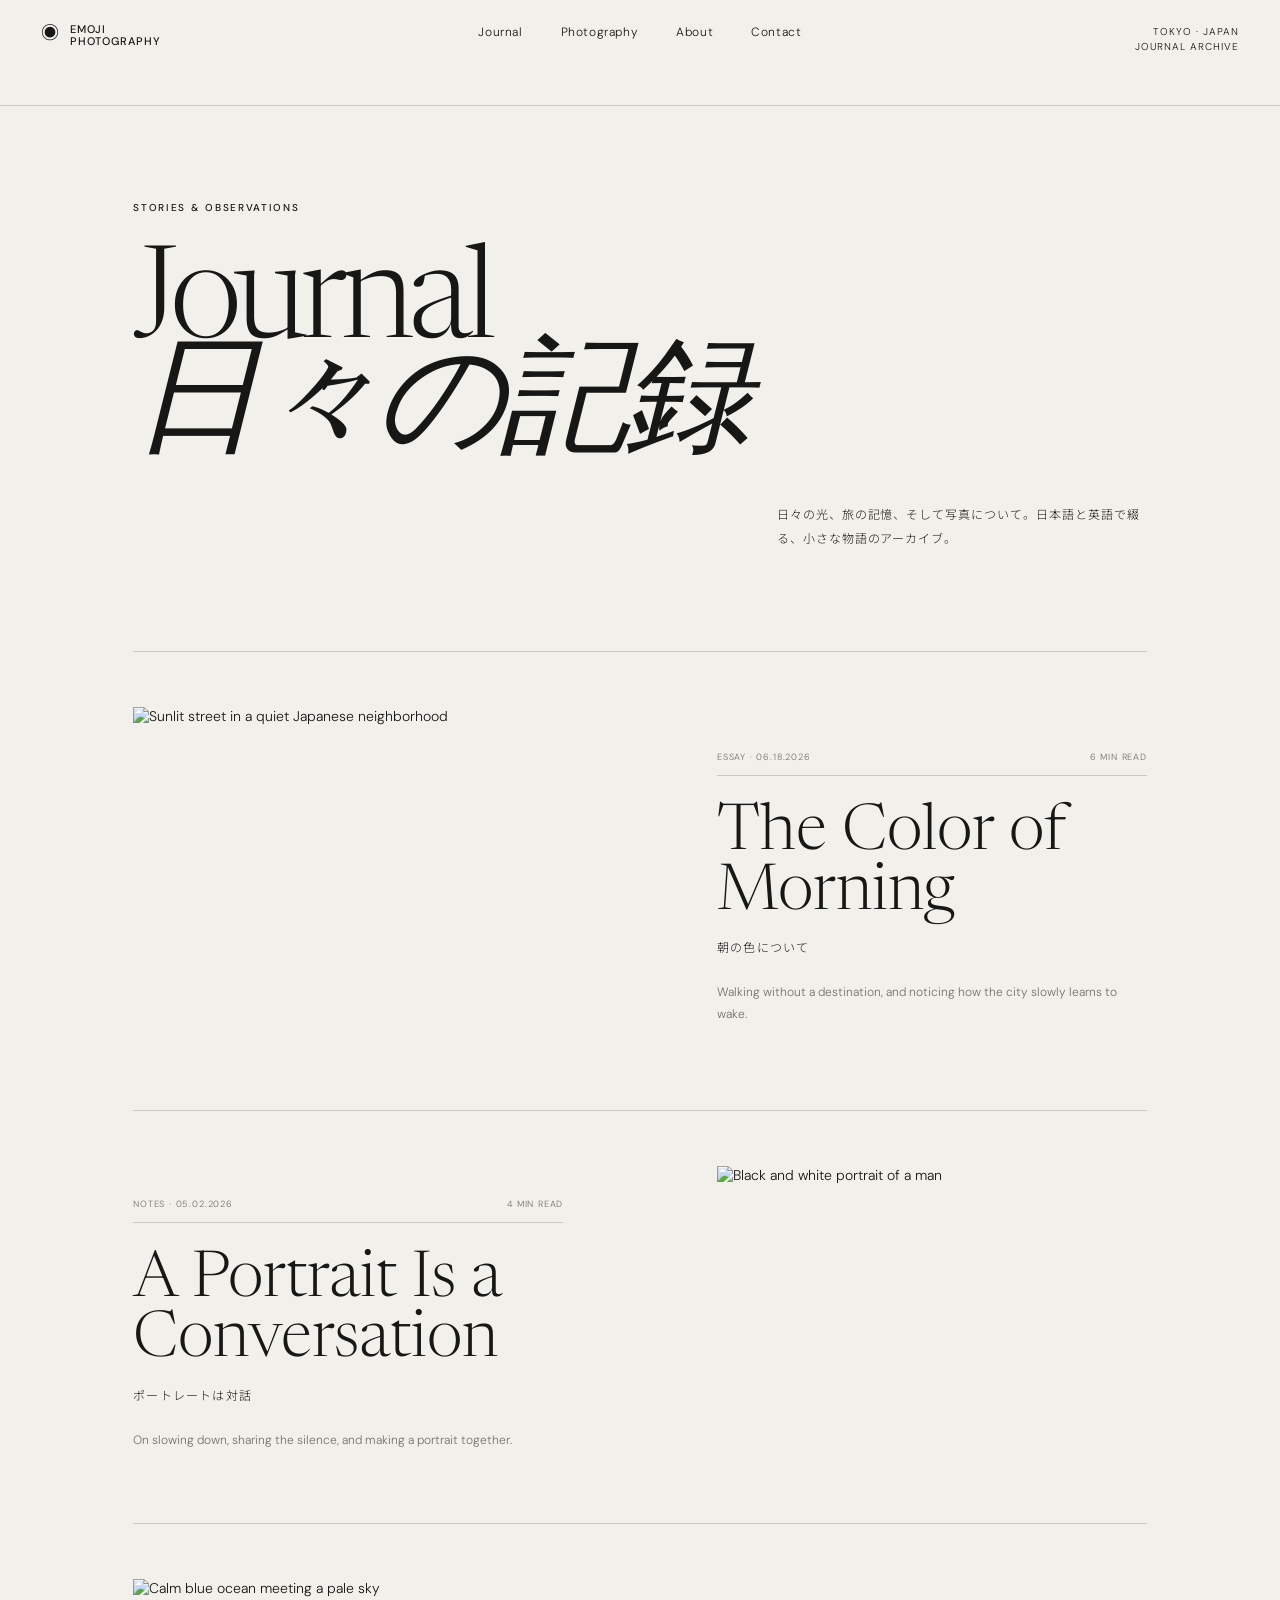
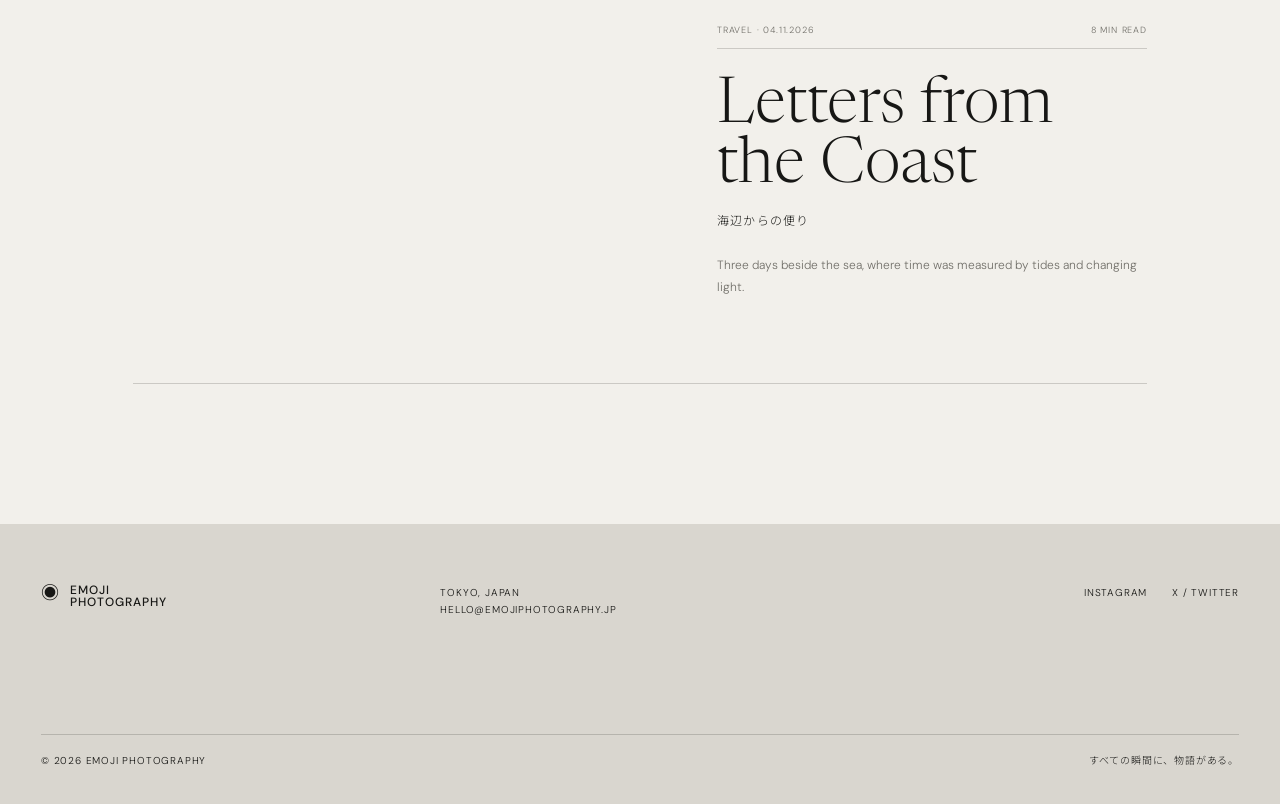
==== journal/index.html @ 6dc0fcb1 "Add static bilingual journal system" ====
<!doctype html>
<html lang="ja">
<head>
  <meta charset="UTF-8"><meta name="viewport" content="width=device-width, initial-scale=1.0">
  <meta name="description" content="Emoji Photography Journal — 写真、旅、ポートレートについての物語と考察。">
  <title>Journal — Emoji Photography</title>
  <link rel="preconnect" href="https://fonts.googleapis.com"><link rel="preconnect" href="https://fonts.gstatic.com" crossorigin>
  <link href="https://fonts.googleapis.com/css2?family=DM+Sans:wght@300;400;500&family=Noto+Sans+JP:wght@300;400;500&family=Newsreader:ital,opsz,wght@0,6..72,300;1,6..72,300&display=swap" rel="stylesheet">
  <link rel="stylesheet" href="../styles.css"><script src="../script.js" defer></script>
</head>
<body class="interior-page">
  <header class="site-header">
    <a class="brand" href="../index.html"><span class="brand-mark" aria-hidden="true">◉</span><span>Emoji<br>Photography</span></a>
    <button class="menu-toggle" type="button" aria-expanded="false" aria-controls="site-nav"><span>Menu</span><i></i><i></i></button>
    <nav id="site-nav" class="site-nav" aria-label="Main navigation"><a href="index.html">Journal</a><a href="../index.html#gallery">Photography</a><a href="../index.html#about">About</a><a href="mailto:hello@emojiphotography.jp">Contact</a></nav>
    <p class="issue">Tokyo · Japan<br>Journal Archive</p>
  </header>
  <main class="journal-index">
    <header class="journal-intro reveal"><p class="eyebrow">Stories &amp; observations</p><h1>Journal<br><em>日々の記録</em></h1><p lang="ja">日々の光、旅の記憶、そして写真について。日本語と英語で綴る、小さな物語のアーカイブ。</p></header>
    <section class="journal-list" aria-label="Journal articles">
      <article class="journal-row reveal"><a class="image-wrap" href="the-color-of-morning.html"><img src="https://images.unsplash.com/photo-1495562569060-2eec283d3391?auto=format&fit=crop&w=1400&q=80" alt="Sunlit street in a quiet Japanese neighborhood"></a><div><div class="story-meta"><span>Essay · 06.18.2026</span><span>6 min read</span></div><a href="the-color-of-morning.html"><h2>The Color of Morning<span lang="ja">朝の色について</span></h2><p>Walking without a destination, and noticing how the city slowly learns to wake.</p></a></div></article>
      <article class="journal-row reveal"><a class="image-wrap" href="a-portrait-is-a-conversation.html"><img src="https://images.unsplash.com/photo-1500648767791-00dcc994a43e?auto=format&fit=crop&w=1400&q=80" alt="Black and white portrait of a man"></a><div><div class="story-meta"><span>Notes · 05.02.2026</span><span>4 min read</span></div><a href="a-portrait-is-a-conversation.html"><h2>A Portrait Is a Conversation<span lang="ja">ポートレートは対話</span></h2><p>On slowing down, sharing the silence, and making a portrait together.</p></a></div></article>
      <article class="journal-row reveal"><a class="image-wrap" href="letters-from-the-coast.html"><img src="https://images.unsplash.com/photo-1507525428034-b723cf961d3e?auto=format&fit=crop&w=1400&q=80" alt="Calm blue ocean meeting a pale sky"></a><div><div class="story-meta"><span>Travel · 04.11.2026</span><span>8 min read</span></div><a href="letters-from-the-coast.html"><h2>Letters from the Coast<span lang="ja">海辺からの便り</span></h2><p>Three days beside the sea, where time was measured by tides and changing light.</p></a></div></article>
    </section>
  </main>
  <footer><a class="brand footer-brand" href="../index.html"><span class="brand-mark" aria-hidden="true">◉</span><span>Emoji<br>Photography</span></a><p>Tokyo, Japan<br><a href="mailto:hello@emojiphotography.jp">hello@emojiphotography.jp</a></p><div class="social"><a href="#">Instagram</a><a href="#">X / Twitter</a></div><p class="copyright">© 2026 Emoji Photography<br><span lang="ja">すべての瞬間に、物語がある。</span></p></footer>
</body>
</html>
---- styles.css ----
:root{--paper:#f2f0eb;--ink:#171715;--muted:#716f69;--dark:#1d211d;--line:rgba(23,23,21,.18);--serif:"Newsreader",serif;--sans:"DM Sans","Noto Sans JP",sans-serif}
*{box-sizing:border-box}html{scroll-behavior:smooth}body{margin:0;background:var(--paper);color:var(--ink);font-family:var(--sans);font-size:14px;font-weight:300}a{color:inherit;text-decoration:none}img{display:block;width:100%;height:100%;object-fit:cover}figure,p,h1,h2,h3{margin:0}.image-wrap{overflow:hidden}.image-wrap img{transition:transform .8s cubic-bezier(.2,.7,.2,1)}a:hover .image-wrap img,.image-wrap:hover img{transform:scale(1.025)}
.site-header{height:106px;padding:24px 3.2vw;display:grid;grid-template-columns:1fr auto 1fr;align-items:start;position:absolute;z-index:10;width:100%;color:#fff}.brand{display:inline-flex;gap:10px;align-items:flex-start;text-transform:uppercase;font-size:11px;line-height:1.05;letter-spacing:.08em;font-weight:500}.brand-mark{font-size:18px;line-height:1}.site-nav{display:flex;gap:38px;font-size:12px;letter-spacing:.05em}.site-nav a{position:relative}.site-nav a:after{content:"";position:absolute;left:0;right:100%;bottom:-5px;height:1px;background:currentColor;transition:right .3s}.site-nav a:hover:after{right:0}.issue{text-align:right;justify-self:end;font-size:10px;line-height:1.5;letter-spacing:.1em;text-transform:uppercase}.menu-toggle{display:none}
.hero{height:max(720px,100vh);position:relative;background:#252723;color:#fff}.hero-image{position:absolute;inset:0}.hero-image:after{content:"";position:absolute;inset:0;background:linear-gradient(90deg,rgba(10,12,9,.58),rgba(10,12,9,.1) 65%),linear-gradient(0deg,rgba(0,0,0,.28),transparent 40%)}.hero-copy{position:absolute;z-index:2;left:9.5vw;top:50%;transform:translateY(-44%)}.eyebrow{text-transform:uppercase;letter-spacing:.17em;font-size:10px;font-weight:500}.hero h1,.section-heading h2,.about h2{font:300 clamp(64px,9.5vw,152px)/.78 var(--serif);letter-spacing:-.045em;margin:42px 0 48px}.hero h1 em,.section-heading h2 em,.about h2 em{font-weight:300}.hero-jp{font-size:13px;line-height:2;letter-spacing:.12em}.hero figcaption{position:absolute;z-index:2;right:3.2vw;bottom:34px;display:flex;gap:25px;font-size:10px;text-transform:uppercase;letter-spacing:.12em}.scroll-note{position:absolute;z-index:2;left:3.2vw;bottom:34px;text-transform:uppercase;font-size:9px;letter-spacing:.14em}.scroll-note span{margin-left:18px}
.section{padding:130px 6.5vw}.section-heading{display:flex;justify-content:space-between;align-items:flex-end;margin-bottom:80px}.section-heading h2{font-size:clamp(54px,7vw,104px);line-height:.82;margin:28px 0 0}.section-heading>p{font-size:12px;line-height:2;letter-spacing:.12em;margin-bottom:4px}.article-grid{display:grid;grid-template-columns:1.35fr .8fr .8fr;gap:2.4vw;align-items:start}.story-feature .image-wrap{aspect-ratio:1.42}.story .portrait{aspect-ratio:.78}.story-meta{display:flex;justify-content:space-between;margin:15px 0 19px;padding-bottom:12px;border-bottom:1px solid var(--line);color:var(--muted);font-size:9px;letter-spacing:.09em;text-transform:uppercase}.story h3{font:300 27px/1.05 var(--serif)}.story h3 span{font:300 11px/2 var(--sans);letter-spacing:.1em}.story> a>p{color:var(--muted);max-width:420px;line-height:1.7;margin-top:17px;font-size:12px}.text-link{display:flex;width:max-content;gap:50px;padding:14px 0 8px;margin-top:65px;border-bottom:1px solid var(--ink);font-size:11px;text-transform:uppercase;letter-spacing:.12em}
.gallery{background:var(--dark);color:#e8e7e1;padding-bottom:145px}.gallery-grid{display:grid;grid-template-columns:.72fr .95fr .65fr;grid-template-rows:170px auto auto;gap:3vw 6vw}.gallery figure figcaption{font-size:9px;text-transform:uppercase;letter-spacing:.13em;margin-top:12px}.gallery-a{grid-column:1;grid-row:2;aspect-ratio:.78}.gallery-b{grid-column:2;grid-row:1/3;aspect-ratio:.7}.gallery-c{grid-column:3;grid-row:2/4;aspect-ratio:.74}.gallery-note{grid-column:1;grid-row:3;align-self:end;font:300 21px/1.4 var(--serif);padding-top:65px}.gallery-note span{font:300 10px/2 var(--sans);letter-spacing:.1em}.light-link{border-color:#e8e7e1;margin-left:auto}
.about{position:relative;display:grid;grid-template-columns:.15fr 1.15fr .7fr;gap:4vw;padding-top:160px;padding-bottom:170px}.about-number{font:italic 28px var(--serif)}.about h2{font-size:clamp(46px,6vw,88px);line-height:.9;margin:45px 0 65px}.about-text{display:grid;grid-template-columns:1fr 1fr;gap:3vw;max-width:720px}.about-text p{font-size:12px;line-height:2}.about-image{aspect-ratio:.73;align-self:center}.about-image figcaption{font-size:9px;text-transform:uppercase;letter-spacing:.1em;margin-top:12px}
footer{background:#d9d6cf;min-height:280px;padding:60px 3.2vw 35px;display:grid;grid-template-columns:1fr 1fr 1fr;grid-template-rows:1fr auto;font-size:10px;line-height:1.7;letter-spacing:.08em;text-transform:uppercase}.footer-brand{font-size:12px}.social{display:flex;gap:25px;justify-self:end}.copyright{grid-column:1/-1;border-top:1px solid var(--line);padding-top:17px;display:flex;justify-content:space-between}.copyright span{text-transform:none}
.reveal{opacity:0;transform:translateY(25px);transition:opacity .8s ease,transform .8s ease}.reveal.visible{opacity:1;transform:none}
@media(max-width:760px){.site-header{height:80px;padding:20px;grid-template-columns:1fr auto}.issue{display:none}.menu-toggle{display:block;border:0;background:none;color:inherit;text-transform:uppercase;font:500 9px var(--sans);letter-spacing:.12em;padding:0 0 8px 28px;position:relative}.menu-toggle i{position:absolute;width:18px;height:1px;background:currentColor;right:0;bottom:3px}.menu-toggle i:last-child{bottom:0}.site-nav{position:fixed;inset:0;background:var(--paper);color:var(--ink);display:flex;flex-direction:column;justify-content:center;align-items:center;gap:32px;font:300 42px var(--serif);transform:translateY(-100%);transition:transform .5s;z-index:-1}.site-nav.open{transform:none}.hero{height:100svh;min-height:650px}.hero-copy{left:20px;right:20px;top:49%}.hero h1{font-size:19vw;line-height:.81;margin:30px 0 38px}.hero-jp{font-size:11px}.hero figcaption{right:20px;bottom:22px}.scroll-note{display:none}.section{padding:90px 20px}.section-heading{display:block;margin-bottom:50px}.section-heading h2{font-size:16vw}.section-heading>p{margin-top:30px}.article-grid{grid-template-columns:1fr;gap:60px}.story-feature .image-wrap,.story .portrait{aspect-ratio:1.05}.story h3{font-size:29px}.gallery{padding-bottom:100px}.gallery-grid{display:block}.gallery figure{margin-bottom:60px}.gallery-a,.gallery-b,.gallery-c{aspect-ratio:.78}.gallery-note{padding:0;margin:20px 0 70px}.light-link{margin-left:0}.about{display:block;padding-top:95px;padding-bottom:100px}.about-number{margin-bottom:60px}.about h2{font-size:14vw}.about-text{grid-template-columns:1fr;gap:25px}.about-image{margin-top:80px;aspect-ratio:.85}footer{padding:50px 20px 25px;grid-template-columns:1fr 1fr;gap:40px;min-height:350px}.social{justify-self:start;flex-direction:column;gap:5px}.copyright{display:block}.copyright span{display:block;margin-top:8px}}
@media(prefers-reduced-motion:reduce){html{scroll-behavior:auto}.image-wrap img,.reveal{transition:none}.reveal{opacity:1;transform:none}}

/* Journal index and article pages */
.interior-page .site-header{position:relative;color:var(--ink);border-bottom:1px solid var(--line)}
.journal-index{padding-top:95px}.journal-intro{max-width:1180px;margin:0 auto 100px;padding:0 6.5vw}.journal-intro h1{font:300 clamp(70px,10vw,150px)/.8 var(--serif);letter-spacing:-.05em;margin:42px 0}.journal-intro h1 em{font-weight:300}.journal-intro>p:last-child{margin-left:auto;max-width:370px;font-size:12px;line-height:2;letter-spacing:.08em}.journal-list{max-width:1180px;margin:auto;padding:0 6.5vw 140px}.journal-row{display:grid;grid-template-columns:1.15fr 1fr;gap:7vw;padding:55px 0;border-top:1px solid var(--line);align-items:center}.journal-row:last-child{border-bottom:1px solid var(--line)}.journal-row .image-wrap{aspect-ratio:1.42}.journal-row:nth-child(even) .image-wrap{order:2}.journal-row h2{font:300 clamp(38px,5vw,66px)/.94 var(--serif);margin:28px 0 22px}.journal-row h2 span{display:block;font:300 12px/2 var(--sans);letter-spacing:.1em;margin-top:12px}.journal-row p{color:var(--muted);font-size:12px;line-height:1.8;max-width:430px}.journal-row .story-meta{max-width:430px}
.article-page{padding-bottom:130px}.article-masthead{padding:100px 6.5vw 70px;text-align:center}.article-masthead .story-meta{max-width:440px;margin:0 auto 42px}.article-masthead h1{font:300 clamp(60px,8vw,118px)/.83 var(--serif);letter-spacing:-.045em}.article-masthead h1 span{display:block;font:300 clamp(13px,1.5vw,18px)/2 var(--sans);letter-spacing:.12em;margin-top:24px}.article-cover{width:87%;max-width:1400px;aspect-ratio:1.8;margin:0 auto}.article-layout{display:grid;grid-template-columns:180px minmax(0,680px) 180px;justify-content:center;gap:4vw;padding:90px 6.5vw 0}.article-aside{font-size:9px;line-height:1.8;letter-spacing:.12em;text-transform:uppercase}.article-aside p{position:sticky;top:40px}.language-switcher{display:flex;gap:5px;justify-content:center;position:sticky;top:35px}.language-switcher button{width:42px;height:42px;border:1px solid var(--line);border-radius:50%;background:transparent;font:500 10px var(--sans);cursor:pointer}.language-switcher button[aria-pressed="true"]{background:var(--ink);color:var(--paper)}.article-body{font-size:15px;line-height:2.15}.article-body h2{font:300 36px/1.1 var(--serif);margin:65px 0 25px}.article-body p+p{margin-top:28px}.article-body .lead{font:300 25px/1.65 var(--serif)}.article-body-en{display:none}.article-page[data-language="en"] .article-body-ja{display:none}.article-page[data-language="en"] .article-body-en{display:block}.article-nav{max-width:1040px;margin:120px auto 0;padding:35px 6.5vw 0;border-top:1px solid var(--line);display:grid;grid-template-columns:1fr auto 1fr;align-items:center}.article-nav a{font:300 22px/1.2 var(--serif)}.article-nav a span{display:block;font:500 8px/2 var(--sans);letter-spacing:.14em;text-transform:uppercase;color:var(--muted)}.article-nav .next{text-align:right}.article-nav .back{font:500 9px var(--sans);letter-spacing:.12em;text-transform:uppercase}
@media(max-width:760px){.interior-page .site-header{position:relative}.journal-index{padding-top:60px}.journal-intro{padding:0 20px;margin-bottom:70px}.journal-intro h1{font-size:19vw}.journal-intro>p:last-child{margin-top:45px}.journal-list{padding:0 20px 90px}.journal-row{display:block;padding:40px 0 55px}.journal-row:nth-child(even) .image-wrap{order:initial}.journal-row .image-wrap{aspect-ratio:1.05}.journal-row h2{font-size:12vw}.article-masthead{padding:70px 20px 45px}.article-masthead h1{font-size:16vw}.article-cover{width:100%;aspect-ratio:1.1}.article-layout{display:flex;flex-direction:column;padding:45px 20px 0}.article-aside{display:none}.language-switcher{position:relative;top:auto;order:-1;align-self:flex-start;margin-bottom:25px}.article-body{font-size:14px;line-height:2}.article-body .lead{font-size:23px}.article-nav{margin-top:80px;padding:30px 20px 0;grid-template-columns:1fr 1fr;gap:35px}.article-nav .back{grid-column:1/-1;grid-row:1;text-align:center}.article-nav a{font-size:18px}}
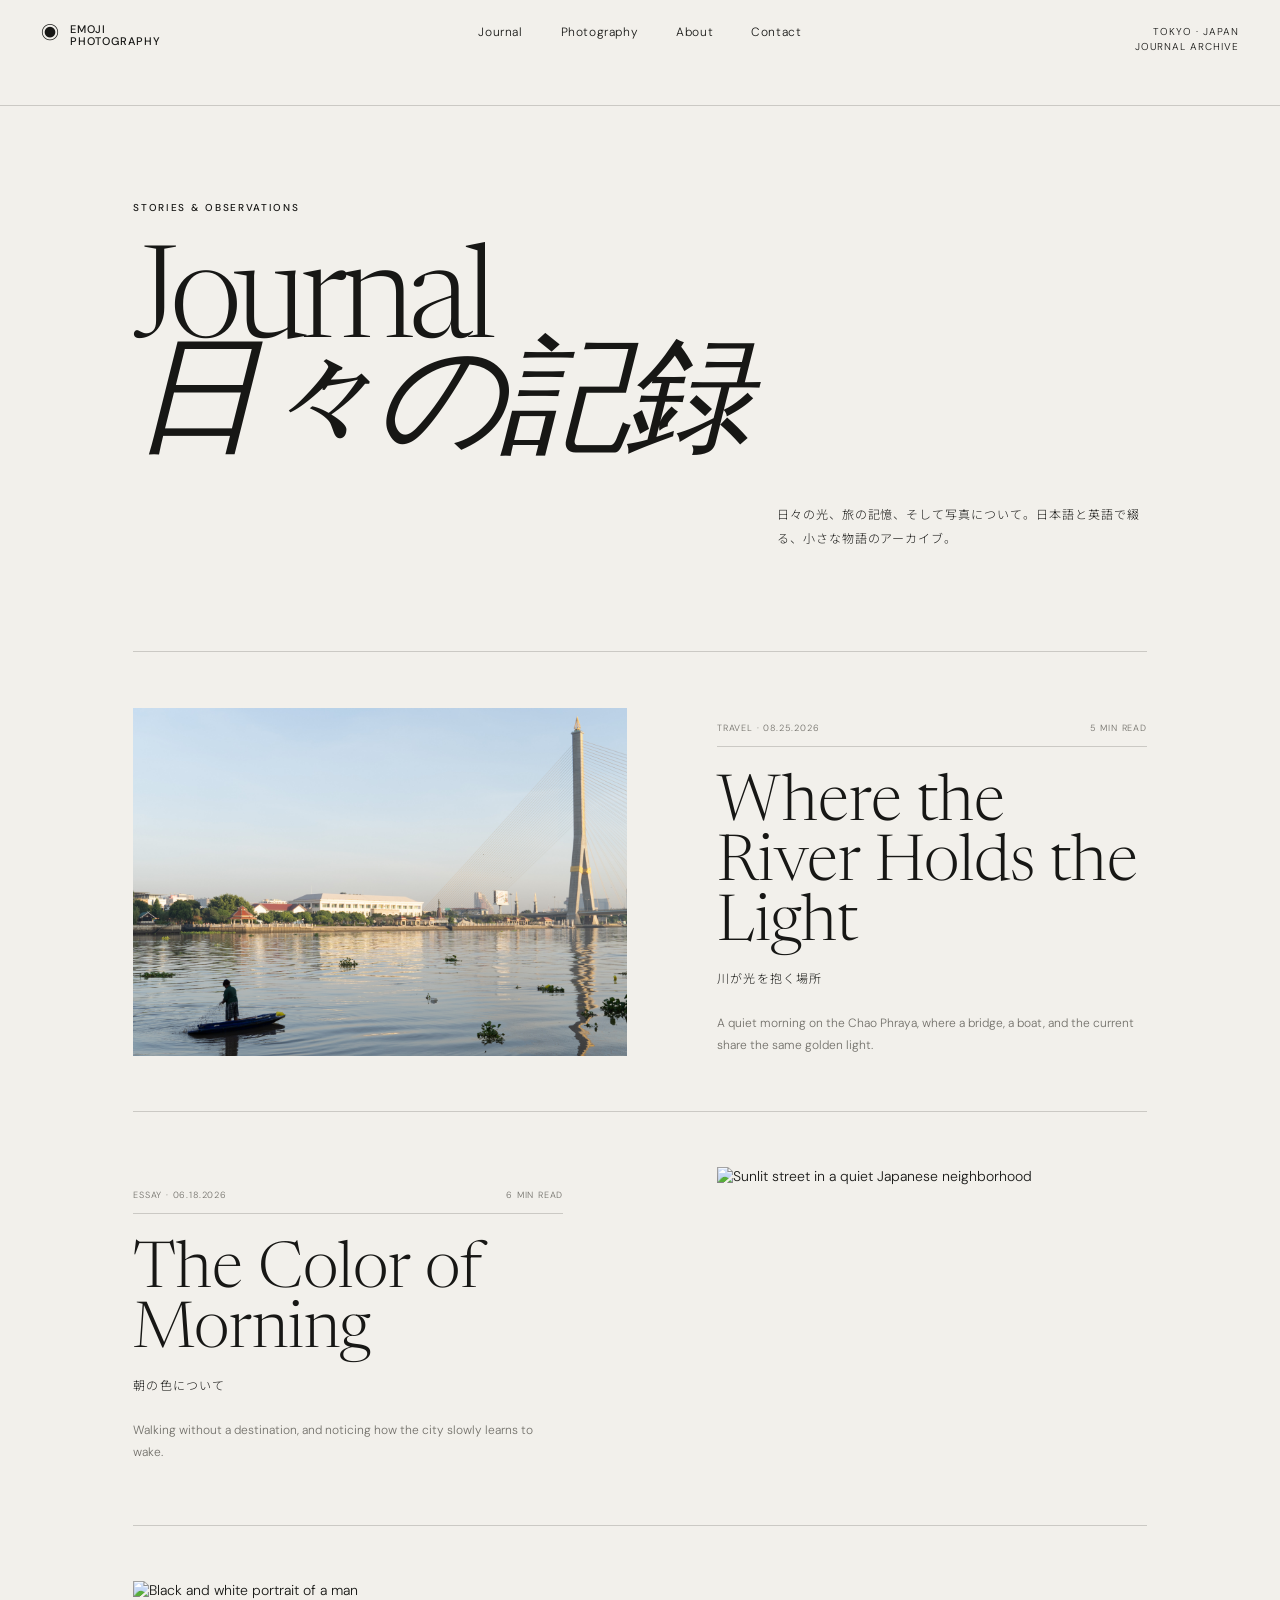
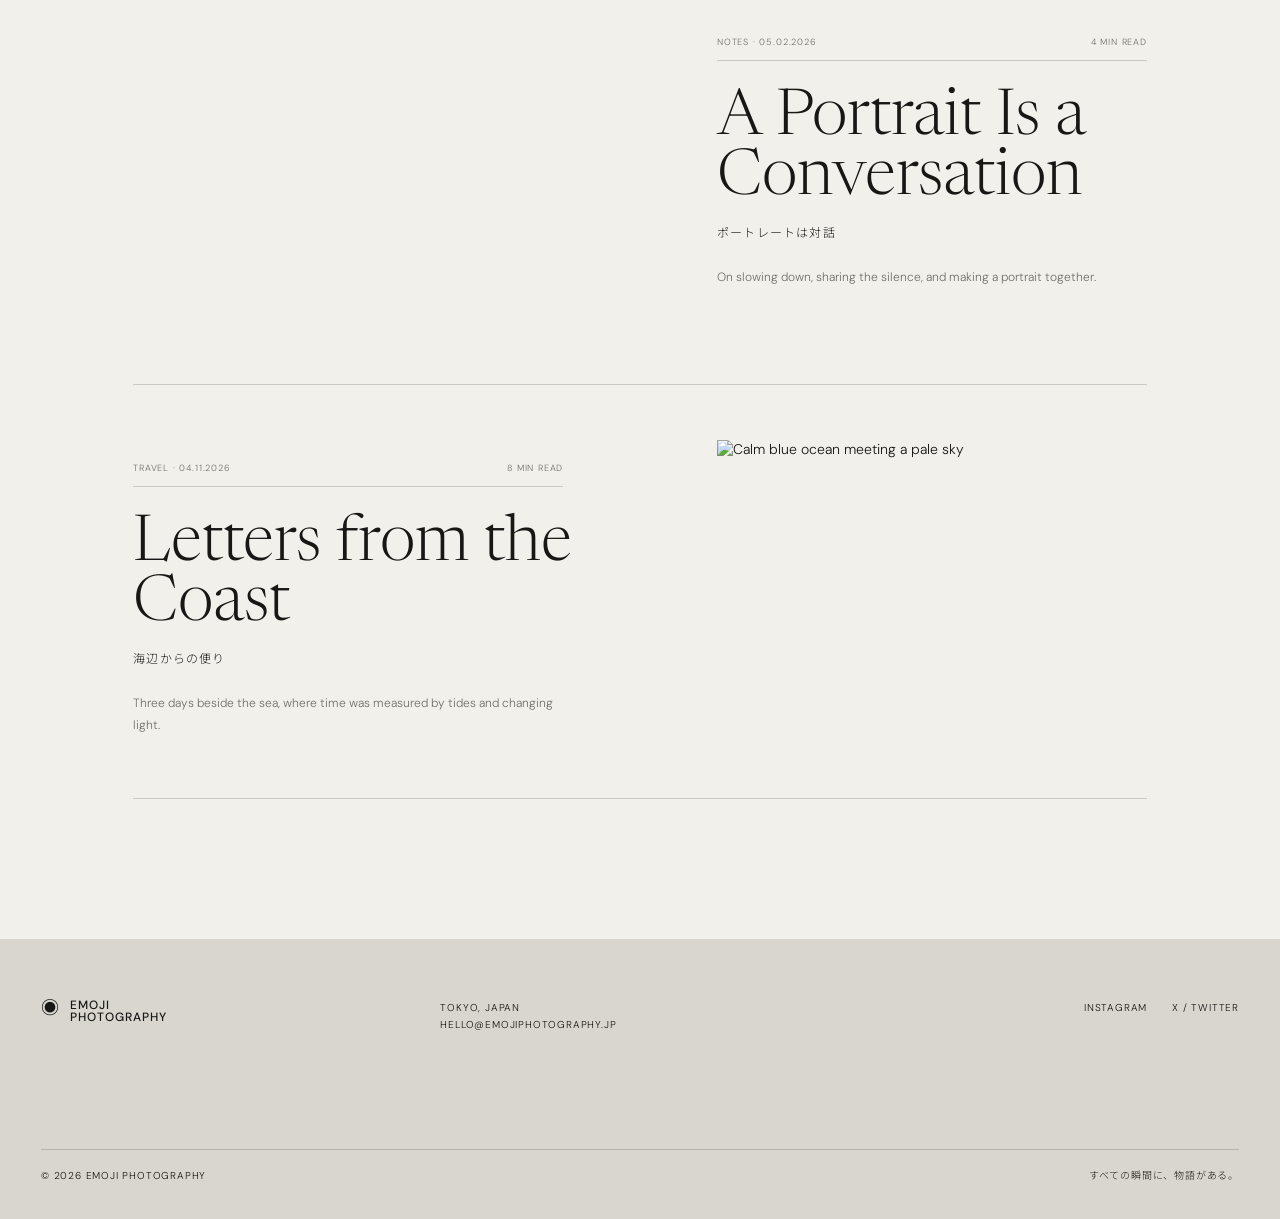
==== commit 51c2250a: "Add Chao Phraya photo journal article" ====
--- a/journal/index.html
+++ b/journal/index.html
@@ -18,6 +18,7 @@
   <main class="journal-index">
     <header class="journal-intro reveal"><p class="eyebrow">Stories &amp; observations</p><h1>Journal<br><em>日々の記録</em></h1><p lang="ja">日々の光、旅の記憶、そして写真について。日本語と英語で綴る、小さな物語のアーカイブ。</p></header>
     <section class="journal-list" aria-label="Journal articles">
+      <article class="journal-row reveal"><a class="image-wrap" href="where-the-river-holds-the-light.html"><img src="../_DSC0498.JPG" alt="A small boat crossing the Chao Phraya River beneath Rama VIII Bridge in morning light"></a><div><div class="story-meta"><span>Travel · 08.25.2026</span><span>5 min read</span></div><a href="where-the-river-holds-the-light.html"><h2>Where the River Holds the Light<span lang="ja">川が光を抱く場所</span></h2><p>A quiet morning on the Chao Phraya, where a bridge, a boat, and the current share the same golden light.</p></a></div></article>
       <article class="journal-row reveal"><a class="image-wrap" href="the-color-of-morning.html"><img src="https://images.unsplash.com/photo-1495562569060-2eec283d3391?auto=format&fit=crop&w=1400&q=80" alt="Sunlit street in a quiet Japanese neighborhood"></a><div><div class="story-meta"><span>Essay · 06.18.2026</span><span>6 min read</span></div><a href="the-color-of-morning.html"><h2>The Color of Morning<span lang="ja">朝の色について</span></h2><p>Walking without a destination, and noticing how the city slowly learns to wake.</p></a></div></article>
       <article class="journal-row reveal"><a class="image-wrap" href="a-portrait-is-a-conversation.html"><img src="https://images.unsplash.com/photo-1500648767791-00dcc994a43e?auto=format&fit=crop&w=1400&q=80" alt="Black and white portrait of a man"></a><div><div class="story-meta"><span>Notes · 05.02.2026</span><span>4 min read</span></div><a href="a-portrait-is-a-conversation.html"><h2>A Portrait Is a Conversation<span lang="ja">ポートレートは対話</span></h2><p>On slowing down, sharing the silence, and making a portrait together.</p></a></div></article>
       <article class="journal-row reveal"><a class="image-wrap" href="letters-from-the-coast.html"><img src="https://images.unsplash.com/photo-1507525428034-b723cf961d3e?auto=format&fit=crop&w=1400&q=80" alt="Calm blue ocean meeting a pale sky"></a><div><div class="story-meta"><span>Travel · 04.11.2026</span><span>8 min read</span></div><a href="letters-from-the-coast.html"><h2>Letters from the Coast<span lang="ja">海辺からの便り</span></h2><p>Three days beside the sea, where time was measured by tides and changing light.</p></a></div></article>
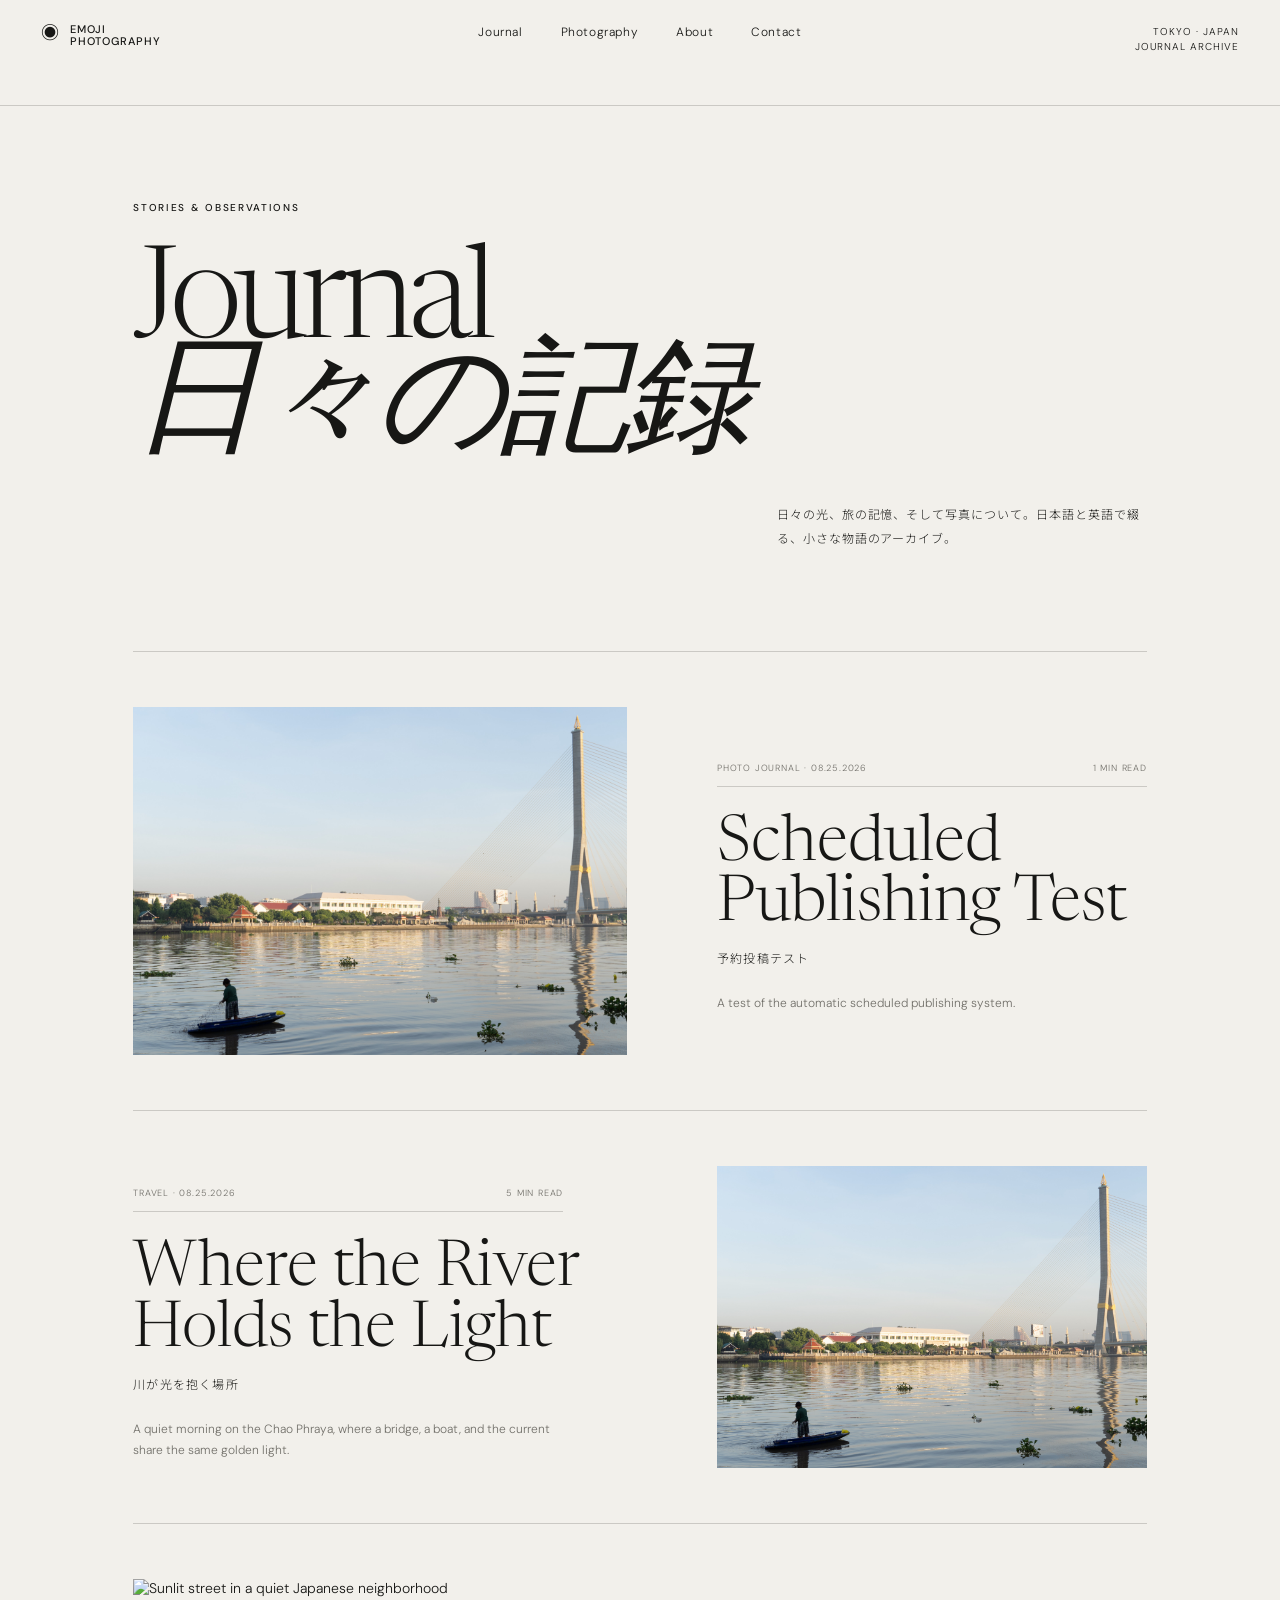
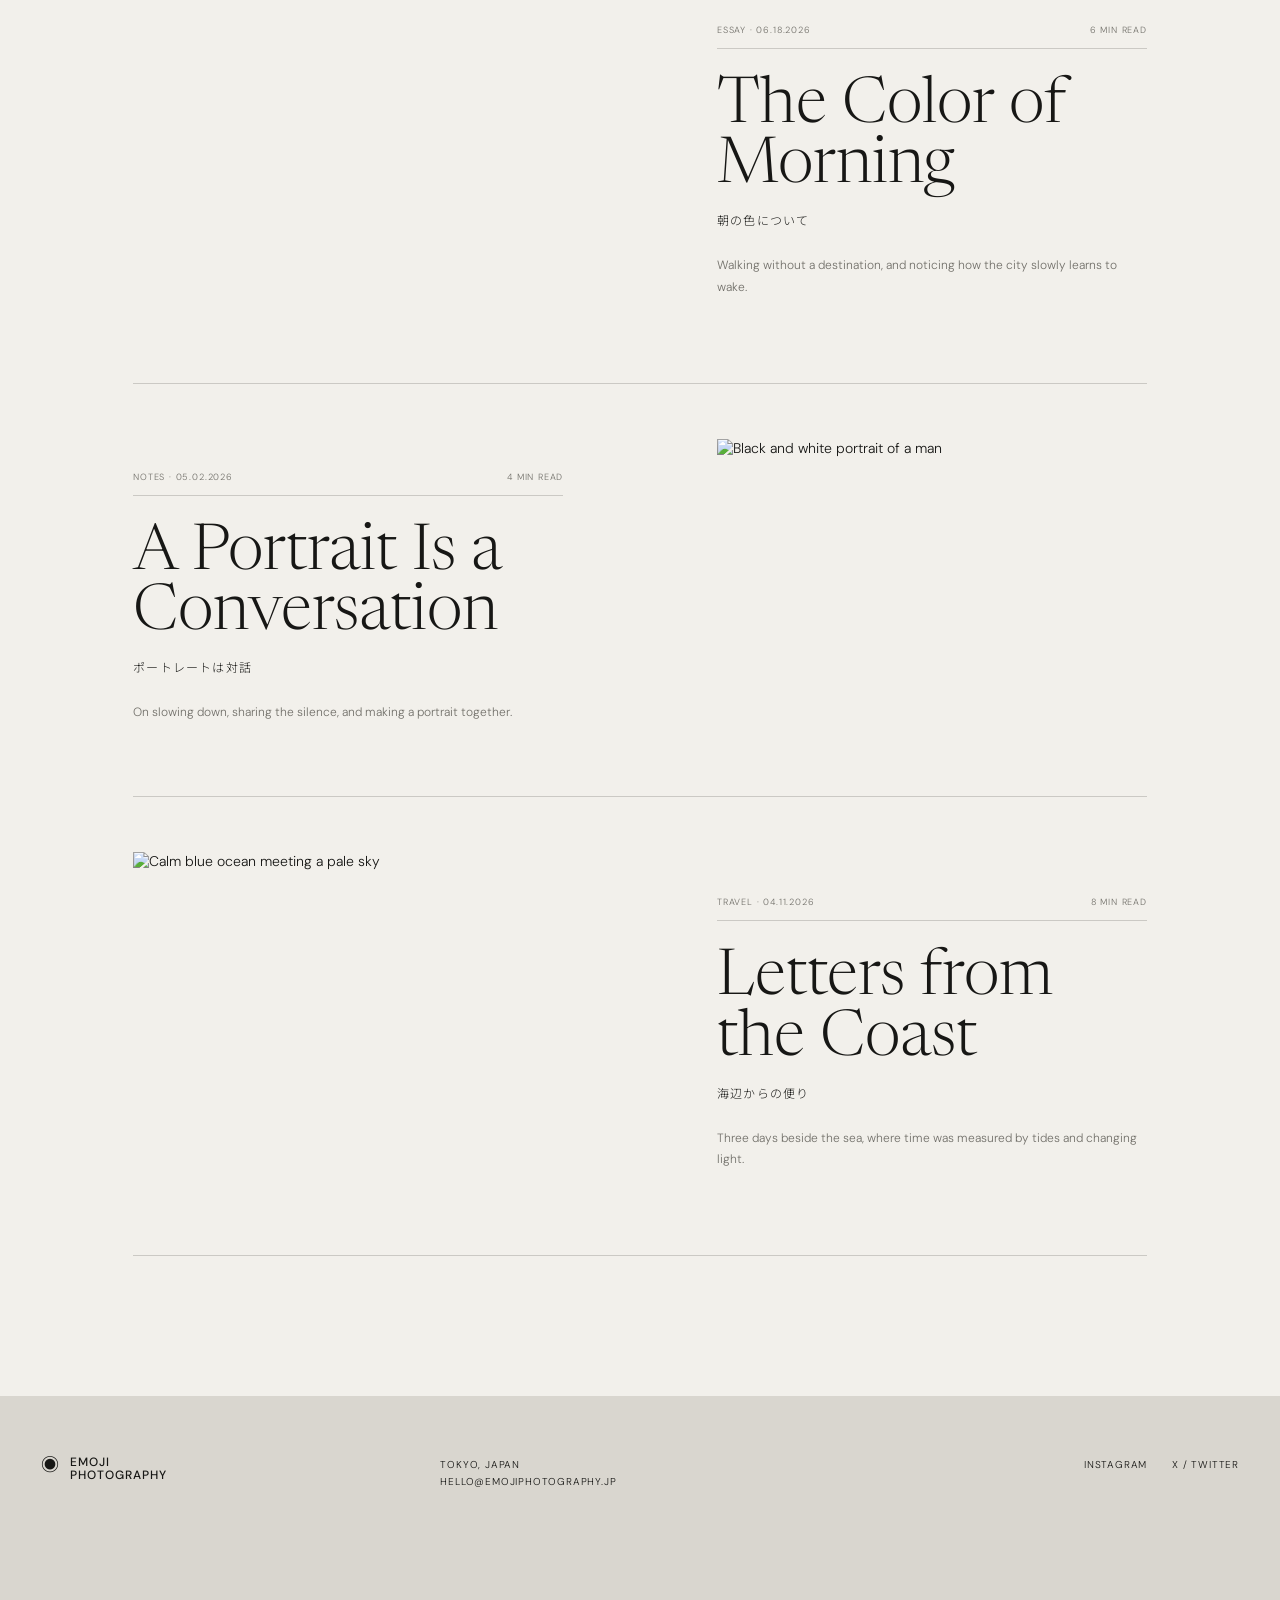
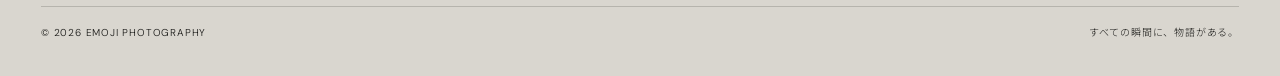
==== commit 7cdfd289: "Publish scheduled journal posts" ====
--- a/journal/index.html
+++ b/journal/index.html
@@ -18,6 +18,7 @@
   <main class="journal-index">
     <header class="journal-intro reveal"><p class="eyebrow">Stories &amp; observations</p><h1>Journal<br><em>日々の記録</em></h1><p lang="ja">日々の光、旅の記憶、そして写真について。日本語と英語で綴る、小さな物語のアーカイブ。</p></header>
     <section class="journal-list" aria-label="Journal articles">
+      <article class="journal-row reveal" data-post-slug="scheduled-publishing-test"><a class="image-wrap" href="scheduled-publishing-test.html"><img src="../_DSC0498.JPG" alt="Scheduled Publishing Test"></a><div><div class="story-meta"><span>Photo Journal · 08.25.2026</span><span>1 min read</span></div><a href="scheduled-publishing-test.html"><h2>Scheduled Publishing Test<span lang="ja">予約投稿テスト</span></h2><p>A test of the automatic scheduled publishing system.</p></a></div></article>
       <article class="journal-row reveal"><a class="image-wrap" href="where-the-river-holds-the-light.html"><img src="../_DSC0498.JPG" alt="A small boat crossing the Chao Phraya River beneath Rama VIII Bridge in morning light"></a><div><div class="story-meta"><span>Travel · 08.25.2026</span><span>5 min read</span></div><a href="where-the-river-holds-the-light.html"><h2>Where the River Holds the Light<span lang="ja">川が光を抱く場所</span></h2><p>A quiet morning on the Chao Phraya, where a bridge, a boat, and the current share the same golden light.</p></a></div></article>
       <article class="journal-row reveal"><a class="image-wrap" href="the-color-of-morning.html"><img src="https://images.unsplash.com/photo-1495562569060-2eec283d3391?auto=format&fit=crop&w=1400&q=80" alt="Sunlit street in a quiet Japanese neighborhood"></a><div><div class="story-meta"><span>Essay · 06.18.2026</span><span>6 min read</span></div><a href="the-color-of-morning.html"><h2>The Color of Morning<span lang="ja">朝の色について</span></h2><p>Walking without a destination, and noticing how the city slowly learns to wake.</p></a></div></article>
       <article class="journal-row reveal"><a class="image-wrap" href="a-portrait-is-a-conversation.html"><img src="https://images.unsplash.com/photo-1500648767791-00dcc994a43e?auto=format&fit=crop&w=1400&q=80" alt="Black and white portrait of a man"></a><div><div class="story-meta"><span>Notes · 05.02.2026</span><span>4 min read</span></div><a href="a-portrait-is-a-conversation.html"><h2>A Portrait Is a Conversation<span lang="ja">ポートレートは対話</span></h2><p>On slowing down, sharing the silence, and making a portrait together.</p></a></div></article>
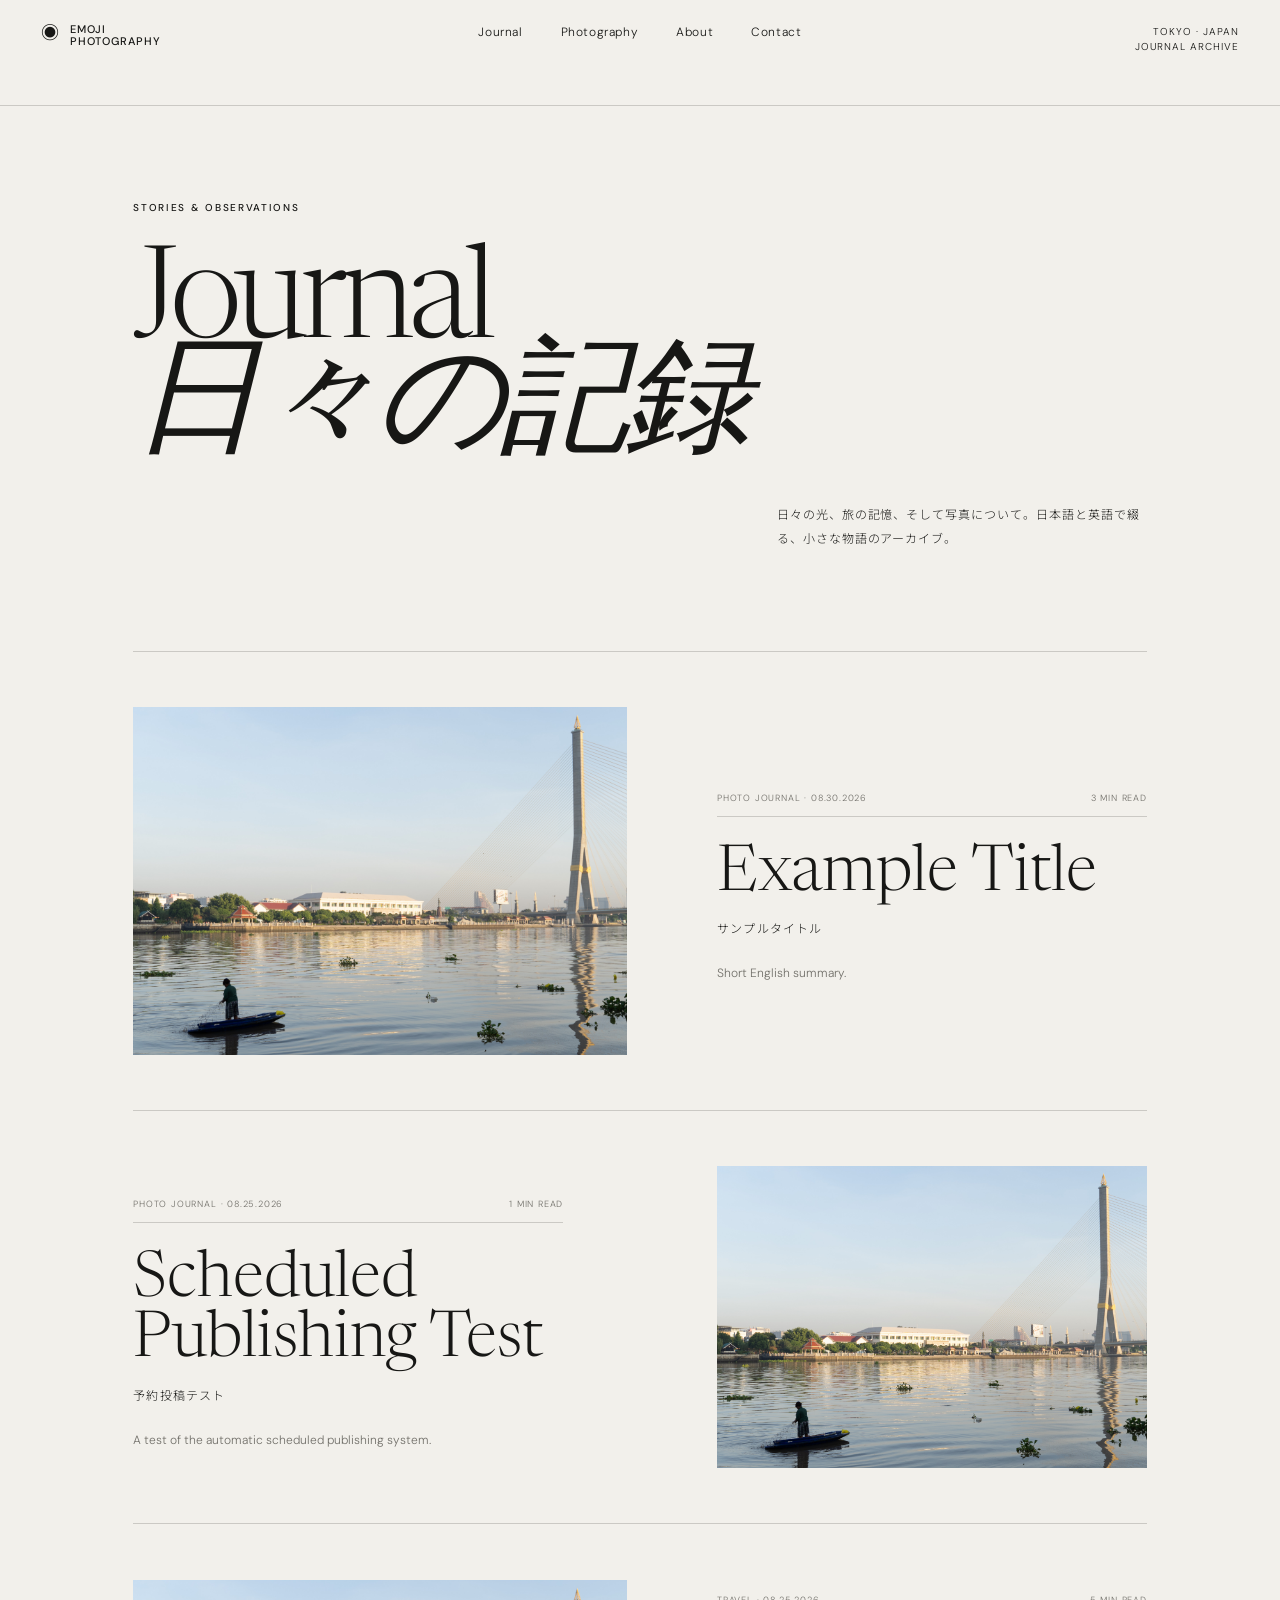
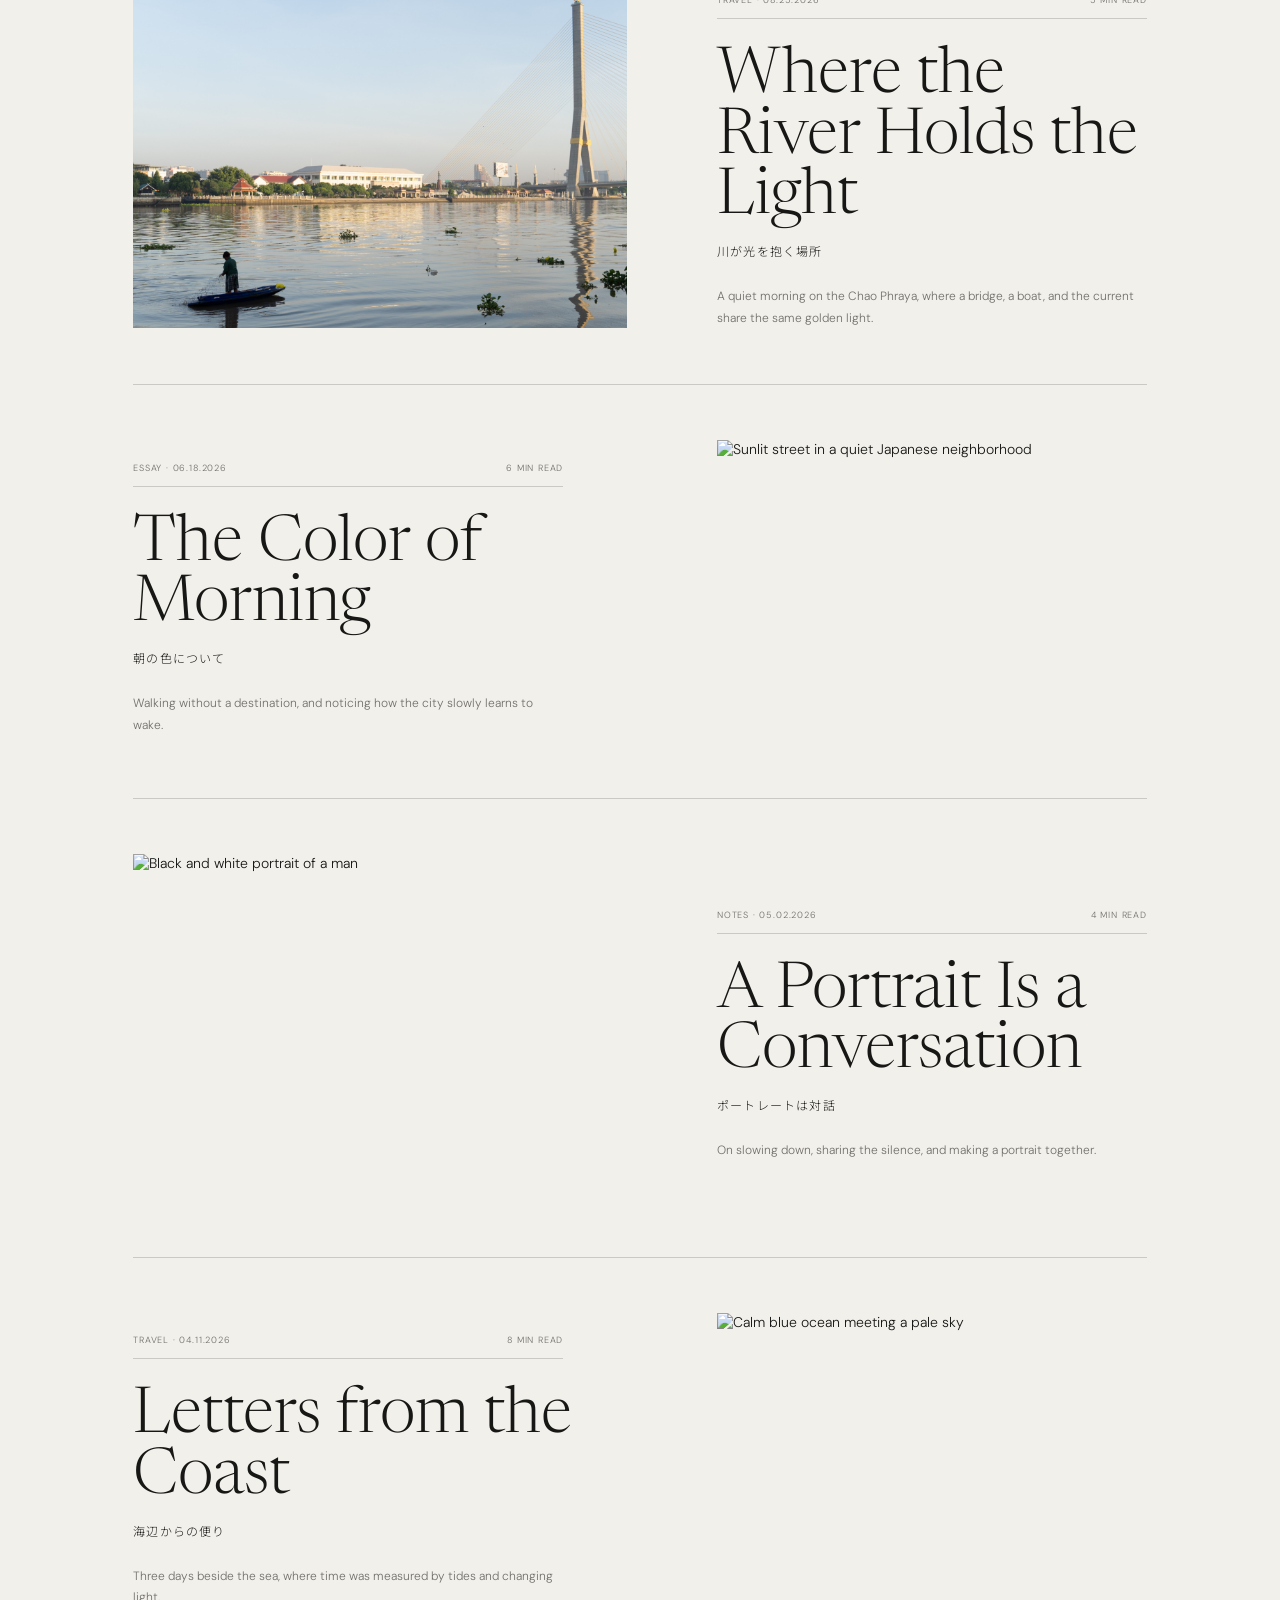
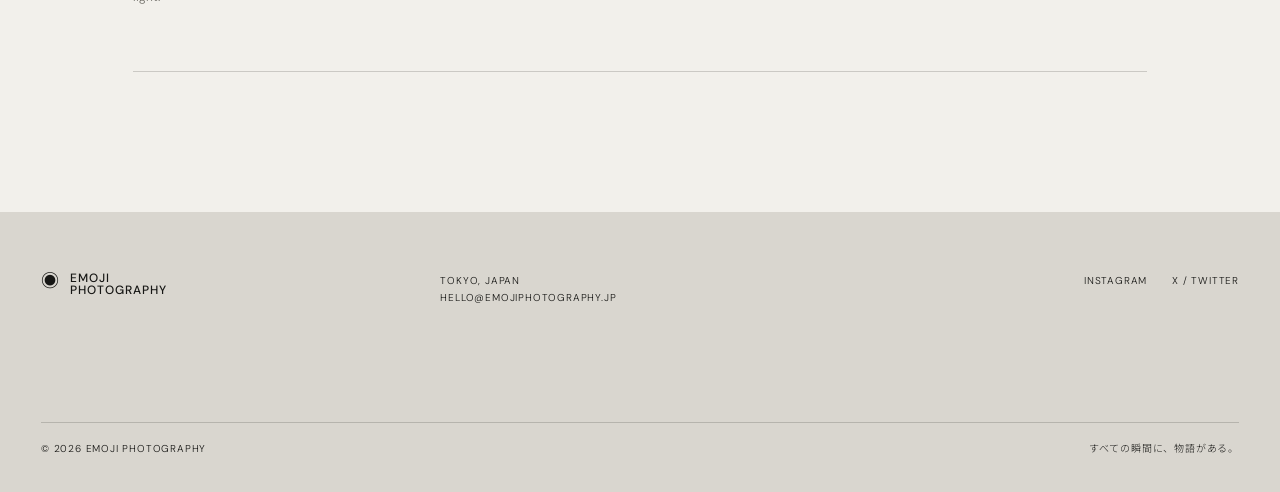
==== commit d3349797: "Publish scheduled journal posts" ====
--- a/journal/index.html
+++ b/journal/index.html
@@ -18,6 +18,7 @@
   <main class="journal-index">
     <header class="journal-intro reveal"><p class="eyebrow">Stories &amp; observations</p><h1>Journal<br><em>日々の記録</em></h1><p lang="ja">日々の光、旅の記憶、そして写真について。日本語と英語で綴る、小さな物語のアーカイブ。</p></header>
     <section class="journal-list" aria-label="Journal articles">
+      <article class="journal-row reveal" data-post-slug="example-post"><a class="image-wrap" href="example-post.html"><img src="../_DSC0498.JPG" alt="Example Title"></a><div><div class="story-meta"><span>Photo Journal · 08.30.2026</span><span>3 min read</span></div><a href="example-post.html"><h2>Example Title<span lang="ja">サンプルタイトル</span></h2><p>Short English summary.</p></a></div></article>
       <article class="journal-row reveal" data-post-slug="scheduled-publishing-test"><a class="image-wrap" href="scheduled-publishing-test.html"><img src="../_DSC0498.JPG" alt="Scheduled Publishing Test"></a><div><div class="story-meta"><span>Photo Journal · 08.25.2026</span><span>1 min read</span></div><a href="scheduled-publishing-test.html"><h2>Scheduled Publishing Test<span lang="ja">予約投稿テスト</span></h2><p>A test of the automatic scheduled publishing system.</p></a></div></article>
       <article class="journal-row reveal"><a class="image-wrap" href="where-the-river-holds-the-light.html"><img src="../_DSC0498.JPG" alt="A small boat crossing the Chao Phraya River beneath Rama VIII Bridge in morning light"></a><div><div class="story-meta"><span>Travel · 08.25.2026</span><span>5 min read</span></div><a href="where-the-river-holds-the-light.html"><h2>Where the River Holds the Light<span lang="ja">川が光を抱く場所</span></h2><p>A quiet morning on the Chao Phraya, where a bridge, a boat, and the current share the same golden light.</p></a></div></article>
       <article class="journal-row reveal"><a class="image-wrap" href="the-color-of-morning.html"><img src="https://images.unsplash.com/photo-1495562569060-2eec283d3391?auto=format&fit=crop&w=1400&q=80" alt="Sunlit street in a quiet Japanese neighborhood"></a><div><div class="story-meta"><span>Essay · 06.18.2026</span><span>6 min read</span></div><a href="the-color-of-morning.html"><h2>The Color of Morning<span lang="ja">朝の色について</span></h2><p>Walking without a destination, and noticing how the city slowly learns to wake.</p></a></div></article>
